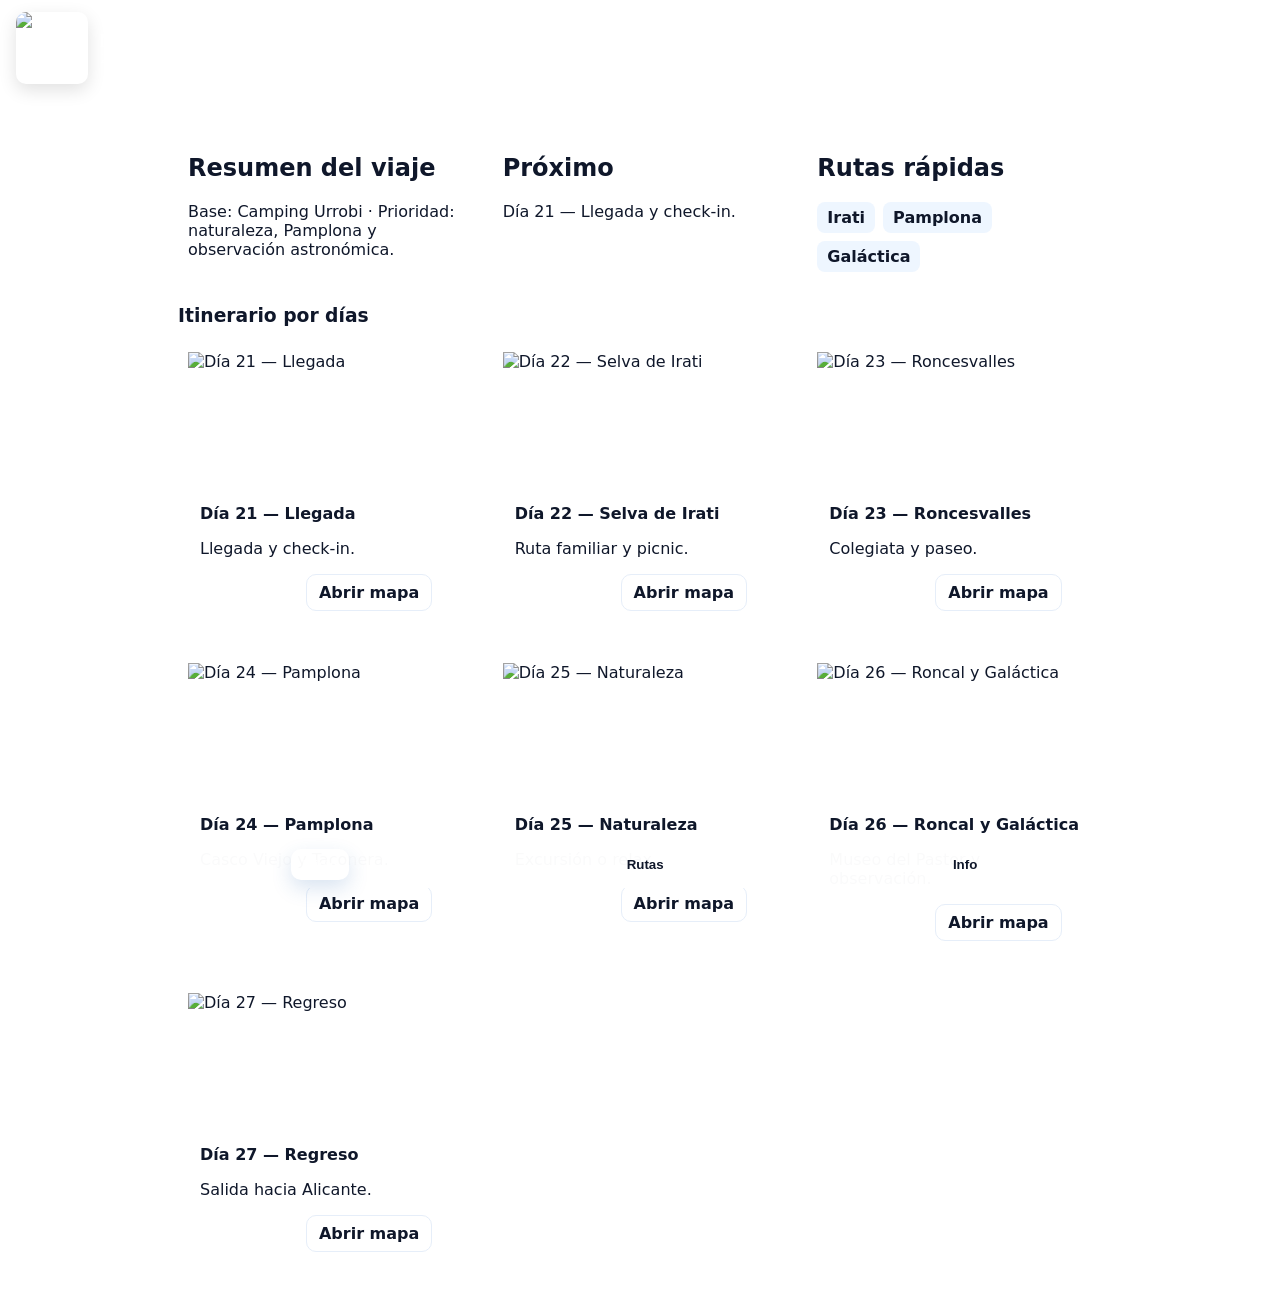
==== index.html @ 65da9f7e "feat(pwa): prompt users on new SW (banner + SKIP_WAITING) and notify clients on install" ====
<!doctype html>
<html lang="es">
<head>
  <meta charset="utf-8" />
  <meta name="viewport" content="width=device-width,initial-scale=1" />
  <title>Navarra y Galáctica</title>
  <meta name="description" content="Guía de viaje familiar: Navarra y la experiencia Galáctica" />
  <link rel="manifest" href="/manifest.json" />
  <link rel="preload" href="/styles.css" as="style" />
  <link rel="stylesheet" href="/styles.css" />
  <meta name="mobile-web-app-capable" content="yes" />
  <meta name="apple-mobile-web-app-capable" content="yes" />
  <meta name="theme-color" content="#2b6cb0" />
  <link rel="apple-touch-icon" href="/assets/icons/icon-192.png" />
</head>
<body>
  <header class="app-header">
    <div class="brand">
      <img src="/images/camping_urobi.jpg" alt="logo" class="brand-img" />
      <div>
        <h1>Navarra · Galáctica</h1>
        <p class="subtitle">21–27 · 2 adultos + 1 niño</p>
      </div>
    </div>
    <button id="menuBtn" class="icon-btn" aria-label="Menú">☰</button>
  </header>

  <main class="app-main">
    <section id="home" class="screen active">
      <div class="cards">
        <article class="card">
          <h2>Resumen del viaje</h2>
          <p>Base: Camping Urrobi · Prioridad: naturaleza, Pamplona y observación astronómica.</p>
        </article>

        <article class="card">
          <h2>Próximo</h2>
          <p id="next-activity">Día 21 — Llegada y check-in.</p>
        </article>

        <article class="card">
          <h2>Rutas rápidas</h2>
          <div class="routes-list">
            <a class="route" href="https://www.google.com/maps/dir/?api=1&origin=Camping+Urobi+Navarra&destination=Selva+de+Irati" target="_blank">Irati</a>
            <a class="route" href="https://www.google.com/maps/dir/?api=1&origin=Camping+Urobi+Navarra&destination=Pamplona" target="_blank">Pamplona</a>
            <a class="route" href="https://www.google.com/maps/dir/?api=1&origin=Valle+del+Roncal&destination=Galactica+Arcos+de+las+Salinas" target="_blank">Galáctica</a>
          </div>
        </article>
      </div>

      <h3 class="section-title">Itinerario por días</h3>
      <div id="days-grid" class="grid"></div>
    </section>

    <section id="mapas" class="screen">
      <h2>Rutas y mapas</h2>
      <p>Abre en Google Maps para navegación paso a paso.</p>
      <ul class="routes-full">
        <li><a href="https://www.google.com/maps/dir/?api=1&origin=Camping+Urobi+Navarra&destination=Selva+de+Irati" target="_blank">Camping Urrobi → Selva de Irati</a></li>
        <li><a href="https://www.google.com/maps/dir/?api=1&origin=Camping+Urobi+Navarra&destination=Roncesvalles" target="_blank">Camping Urrobi → Roncesvalles</a></li>
        <li><a href="https://www.google.com/maps/dir/?api=1&origin=Camping+Urobi+Navarra&destination=Pamplona" target="_blank">Camping Urrobi → Pamplona</a></li>
      </ul>
    </section>

    <section id="info" class="screen">
      <h2>Información útil</h2>
      <h3>ZBE</h3>
      <p>Pamplona: aparcar en Pío XII o Baluarte para evitar restricciones.</p>
      <h3>Plan lluvia</h3>
      <ul>
        <li>Pamplona: Museo de Navarra, Catedral</li>
        <li>Teruel: Museo Provincial</li>
        <li>Camping: juegos y manualidades</li>
      </ul>
    </section>
  </main>

  <nav class="tabbar" role="navigation" aria-label="Navegación principal">
    <button class="tab active" data-target="home">Inicio</button>
    <button class="tab" data-target="mapas">Rutas</button>
    <button class="tab" data-target="info">Info</button>
  </nav>

  <script>
    const days = {
      21:{title:'Día 21 — Llegada',desc:'Llegada y check-in.',img:'/images/camping_urobi.jpg'},
      22:{title:'Día 22 — Selva de Irati',desc:'Ruta familiar y picnic.',img:'/images/irati.jpg'},
      23:{title:'Día 23 — Roncesvalles',desc:'Colegiata y paseo.',img:'/images/roncesvalles.jpg'},
      24:{title:'Día 24 — Pamplona',desc:'Casco Viejo y Taconera.',img:'/images/pamplona.jpg'},
      25:{title:'Día 25 — Naturaleza',desc:'Excursión o relax.',img:'/images/isaba.jpg'},
      26:{title:'Día 26 — Roncal y Galáctica',desc:'Museo del Pastor y observación.',img:'/images/galactica.jpg'},
      27:{title:'Día 27 — Regreso',desc:'Salida hacia Alicante.',img:'/images/albarracin.jpg'}
    };

    function renderDays(){
      const grid=document.getElementById('days-grid');
      Object.keys(days).forEach(k=>{
        const d=days[k];
        const card=document.createElement('article');
        card.className='day-card card';
        card.innerHTML=`
          <img loading="lazy" decoding="async" src="${d.img}" alt="${d.title}" class="day-thumb">
          <div class="day-body">
            <h4>${d.title}</h4>
            <p>${d.desc}</p>
            <div class="day-actions">
              <a class="btn" href="#">Detalles</a>
              <a class="btn ghost" href="https://www.google.com/maps/dir/?api=1&origin=Camping+Urobi+Navarra&destination=${encodeURIComponent(d.title)}" target="_blank">Abrir mapa</a>
            </div>
          </div>`;
        grid.appendChild(card);
      });
    }

    document.addEventListener('DOMContentLoaded',()=>{
      renderDays();
      document.querySelectorAll('.tab').forEach(btn=>{
        btn.addEventListener('click',()=>{
          document.querySelectorAll('.tab').forEach(t=>t.classList.remove('active'));
          btn.classList.add('active');
          document.querySelectorAll('.screen').forEach(s=>s.classList.remove('active'));
          document.getElementById(btn.dataset.target).classList.add('active');
        });
      });
      if('serviceWorker' in navigator){
        navigator.serviceWorker.register('/service-worker.js').catch(()=>{});
      }
    });
  </script>
    <script>
      // Force a one-time unregister of old service workers and reload to get fresh content.
      (function(){
        if (!('serviceWorker' in navigator)) return;
        try {
          if (localStorage.getItem('sw_forced_update') === '1') return;
          navigator.serviceWorker.getRegistrations().then(regs => {
            if (!regs || regs.length === 0) return;
            Promise.all(regs.map(r => r.unregister())).then(() => {
              localStorage.setItem('sw_forced_update','1');
              // reload with cache bypass
              location.replace(location.pathname + '?sw=updated_' + Date.now());
            }).catch(()=>{});
          }).catch(()=>{});
        } catch (e){}
      })();
    </script>
    <style>
      #sw-update-banner{position:fixed;left:12px;right:12px;bottom:18px;background:#0b74de;color:#fff;padding:12px;border-radius:8px;display:flex;align-items:center;justify-content:space-between;box-shadow:0 4px 12px rgba(0,0,0,.2);z-index:10000}
      #sw-update-banner button{margin-left:8px;background:transparent;border:1px solid rgba(255,255,255,.2);color:#fff;padding:6px 10px;border-radius:6px}
    </style>
    <div id="sw-update-banner" style="display:none">
      <div>Hay una nueva versión disponible.</div>
      <div>
        <button id="sw-update-refresh">Actualizar</button>
        <button id="sw-update-dismiss">Cerrar</button>
      </div>
    </div>
    <script>
      (function(){
        if (!('serviceWorker' in navigator)) return;
        let registrationRef = null;
        function showBanner(){
          const b = document.getElementById('sw-update-banner');
          b.style.display = 'flex';
        }
        function hideBanner(){
          const b = document.getElementById('sw-update-banner');
          b.style.display = 'none';
        }
        navigator.serviceWorker.addEventListener('message', evt => {
          if (evt.data && evt.data.type === 'NEW_VERSION_AVAILABLE') {
            showBanner();
          }
        });
        navigator.serviceWorker.getRegistration().then(reg => {
          if (!reg) return;
          registrationRef = reg;
          if (reg.waiting) {
            showBanner();
          }
          reg.addEventListener('updatefound', () => {
            const i = reg.installing;
            if (!i) return;
            i.addEventListener('statechange', () => {
              if (i.state === 'installed' && reg.waiting) {
                showBanner();
              }
            });
          });
        }).catch(()=>{});

        document.getElementById('sw-update-refresh').addEventListener('click', ()=>{
          navigator.serviceWorker.getRegistration().then(reg=>{
            const waiting = reg && reg.waiting;
            if (waiting) {
              waiting.postMessage({type:'SKIP_WAITING'});
              // when controller changes, reload
              navigator.serviceWorker.addEventListener('controllerchange', ()=>{
                window.location.reload();
              });
            } else {
              window.location.reload();
            }
          }).catch(()=>window.location.reload());
        });
        document.getElementById('sw-update-dismiss').addEventListener('click', hideBanner);
      })();
    </script>
</body>
</html>
---- styles.css ----
<<<<<<< HEAD
:root{--bg:#f7fafc;--card:#fff;--accent:#2b6cb0;--muted:#6b7280}
body{font-family:system-ui;background:var(--bg);margin:0;color:#111}
.hero-img{width:100%;height:180px;object-fit:cover;filter:brightness(0.6)}
.hero-text{position:absolute;bottom:16px;left:16px;color:#fff}
.container{padding:16px;max-width:900px;margin:auto}
.summary,.routes,.zbe,.restaurants,.rain-plan{background:#fff;padding:12px;border-radius:8px;margin-bottom:12px}
.days-nav{display:flex;gap:8px;overflow:auto;margin-bottom:12px}
.days-nav button{padding:8px;border-radius:8px;border:1px solid #ddd;background:#fff}
.day{display:none;background:#fff;padding:12px;border-radius:8px;margin-bottom:12px}
.day-grid{display:grid;grid-template-columns:repeat(auto-fit,minmax(180px,1fr));gap:8px}
.day-img{width:100%;height:160px;object-fit:cover;border-radius:6px;margin-top:8px}
.gm{color:var(--accent);margin-right:8px}
=======
@import url('https://fonts.googleapis.com/css2?family=Inter:wght@400;600&family=Montserrat:wght@600&display=swap');

:root{
  --bg:#f4f7fb;
  --card:#ffffff;
  --accent:#2b6cb0;
  --accent-2:#1f4f8b;
  --muted:#6b7280;
  --radius:12px;
  --shadow: 0 8px 24px rgba(16,24,40,0.08);
  --glass: rgba(255,255,255,0.6);
}

*{box-sizing:border-box}
html,body{height:100%}
body{
  margin:0;
  font-family:Inter,system-ui,-apple-system,Segoe UI,Roboto,"Helvetica Neue",Arial;
  background:linear-gradient(180deg,var(--bg),#eef4fb);
  color:#0f172a;
  -webkit-font-smoothing:antialiased;
  -moz-osx-font-smoothing:grayscale;
}

.app-header{
  position:sticky;top:0;z-index:40;
  display:flex;align-items:center;justify-content:space-between;
  padding:12px 16px;background:linear-gradient(90deg,var(--accent),var(--accent-2));
  color:#fff;box-shadow:var(--shadow);
}

.brand{display:flex;align-items:center;gap:12px}
.brand-img{width:56px;height:56px;border-radius:10px;object-fit:cover;box-shadow:0 6px 18px rgba(0,0,0,0.12)}
.brand h1{margin:0;font-family:Montserrat,Inter;font-size:18px}
.subtitle{margin:0;font-size:12px;opacity:0.9}

.icon-btn{background:transparent;border:none;color:#fff;font-size:20px;padding:8px;border-radius:8px}

.app-main{padding:16px;padding-bottom:92px;max-width:980px;margin:0 auto}

.cards{display:grid;grid-template-columns:repeat(auto-fit,minmax(220px,1fr));gap:12px;margin-bottom:16px}
.card{background:var(--card);border-radius:var(--radius);padding:14px;box-shadow:var(--shadow);transition:transform .18s ease,box-shadow .18s}
.card:hover{transform:translateY(-6px)}

.section-title{margin:8px 0 12px 4px;color:var(--muted);font-weight:600}

.grid{display:grid;grid-template-columns:repeat(auto-fit,minmax(260px,1fr));gap:12px}

.day-card{display:flex;flex-direction:column;overflow:hidden}
.day-thumb{width:100%;height:140px;object-fit:cover}
.day-body{padding:12px}
.day-body h4{margin:0 0 6px 0;font-size:16px}
.day-actions{display:flex;gap:8px;margin-top:10px}
.btn{display:inline-block;padding:8px 12px;border-radius:10px;background:linear-gradient(90deg,var(--accent),var(--accent-2));color:#fff;text-decoration:none;font-weight:600}
.btn.ghost{background:transparent;border:1px solid #e6eef9;color:var(--accent-2)}

.routes-list{display:flex;gap:8px;flex-wrap:wrap}
.route{background:#eef6ff;padding:6px 10px;border-radius:8px;color:var(--accent-2);text-decoration:none;font-weight:600}

.tabbar{
  position:fixed;left:12px;right:12px;bottom:12px;background:rgba(255,255,255,0.98);
  border-radius:16px;padding:8px;display:flex;justify-content:space-around;align-items:center;box-shadow:var(--shadow);max-width:980px;margin:0 auto;
}
.tab{background:transparent;border:none;padding:8px 12px;border-radius:10px;font-weight:600;color:var(--muted)}
.tab.active{background:linear-gradient(90deg,var(--accent),var(--accent-2));color:#fff;box-shadow:0 8px 20px rgba(43,108,176,0.18)}

.screen{display:none}
.screen.active{display:block}

/* Responsive tweaks */
@media(min-width:900px){
  .app-main{padding:24px}
  .brand-img{width:72px;height:72px}
}
>>>>>>> 568c7ea (Modern App UI)
---- styles.css ----
<<<<<<< HEAD
:root{--bg:#f7fafc;--card:#fff;--accent:#2b6cb0;--muted:#6b7280}
body{font-family:system-ui;background:var(--bg);margin:0;color:#111}
.hero-img{width:100%;height:180px;object-fit:cover;filter:brightness(0.6)}
.hero-text{position:absolute;bottom:16px;left:16px;color:#fff}
.container{padding:16px;max-width:900px;margin:auto}
.summary,.routes,.zbe,.restaurants,.rain-plan{background:#fff;padding:12px;border-radius:8px;margin-bottom:12px}
.days-nav{display:flex;gap:8px;overflow:auto;margin-bottom:12px}
.days-nav button{padding:8px;border-radius:8px;border:1px solid #ddd;background:#fff}
.day{display:none;background:#fff;padding:12px;border-radius:8px;margin-bottom:12px}
.day-grid{display:grid;grid-template-columns:repeat(auto-fit,minmax(180px,1fr));gap:8px}
.day-img{width:100%;height:160px;object-fit:cover;border-radius:6px;margin-top:8px}
.gm{color:var(--accent);margin-right:8px}
=======
@import url('https://fonts.googleapis.com/css2?family=Inter:wght@400;600&family=Montserrat:wght@600&display=swap');

:root{
  --bg:#f4f7fb;
  --card:#ffffff;
  --accent:#2b6cb0;
  --accent-2:#1f4f8b;
  --muted:#6b7280;
  --radius:12px;
  --shadow: 0 8px 24px rgba(16,24,40,0.08);
  --glass: rgba(255,255,255,0.6);
}

*{box-sizing:border-box}
html,body{height:100%}
body{
  margin:0;
  font-family:Inter,system-ui,-apple-system,Segoe UI,Roboto,"Helvetica Neue",Arial;
  background:linear-gradient(180deg,var(--bg),#eef4fb);
  color:#0f172a;
  -webkit-font-smoothing:antialiased;
  -moz-osx-font-smoothing:grayscale;
}

.app-header{
  position:sticky;top:0;z-index:40;
  display:flex;align-items:center;justify-content:space-between;
  padding:12px 16px;background:linear-gradient(90deg,var(--accent),var(--accent-2));
  color:#fff;box-shadow:var(--shadow);
}

.brand{display:flex;align-items:center;gap:12px}
.brand-img{width:56px;height:56px;border-radius:10px;object-fit:cover;box-shadow:0 6px 18px rgba(0,0,0,0.12)}
.brand h1{margin:0;font-family:Montserrat,Inter;font-size:18px}
.subtitle{margin:0;font-size:12px;opacity:0.9}

.icon-btn{background:transparent;border:none;color:#fff;font-size:20px;padding:8px;border-radius:8px}

.app-main{padding:16px;padding-bottom:92px;max-width:980px;margin:0 auto}

.cards{display:grid;grid-template-columns:repeat(auto-fit,minmax(220px,1fr));gap:12px;margin-bottom:16px}
.card{background:var(--card);border-radius:var(--radius);padding:14px;box-shadow:var(--shadow);transition:transform .18s ease,box-shadow .18s}
.card:hover{transform:translateY(-6px)}

.section-title{margin:8px 0 12px 4px;color:var(--muted);font-weight:600}

.grid{display:grid;grid-template-columns:repeat(auto-fit,minmax(260px,1fr));gap:12px}

.day-card{display:flex;flex-direction:column;overflow:hidden}
.day-thumb{width:100%;height:140px;object-fit:cover}
.day-body{padding:12px}
.day-body h4{margin:0 0 6px 0;font-size:16px}
.day-actions{display:flex;gap:8px;margin-top:10px}
.btn{display:inline-block;padding:8px 12px;border-radius:10px;background:linear-gradient(90deg,var(--accent),var(--accent-2));color:#fff;text-decoration:none;font-weight:600}
.btn.ghost{background:transparent;border:1px solid #e6eef9;color:var(--accent-2)}

.routes-list{display:flex;gap:8px;flex-wrap:wrap}
.route{background:#eef6ff;padding:6px 10px;border-radius:8px;color:var(--accent-2);text-decoration:none;font-weight:600}

.tabbar{
  position:fixed;left:12px;right:12px;bottom:12px;background:rgba(255,255,255,0.98);
  border-radius:16px;padding:8px;display:flex;justify-content:space-around;align-items:center;box-shadow:var(--shadow);max-width:980px;margin:0 auto;
}
.tab{background:transparent;border:none;padding:8px 12px;border-radius:10px;font-weight:600;color:var(--muted)}
.tab.active{background:linear-gradient(90deg,var(--accent),var(--accent-2));color:#fff;box-shadow:0 8px 20px rgba(43,108,176,0.18)}

.screen{display:none}
.screen.active{display:block}

/* Responsive tweaks */
@media(min-width:900px){
  .app-main{padding:24px}
  .brand-img{width:72px;height:72px}
}
>>>>>>> 568c7ea (Modern App UI)
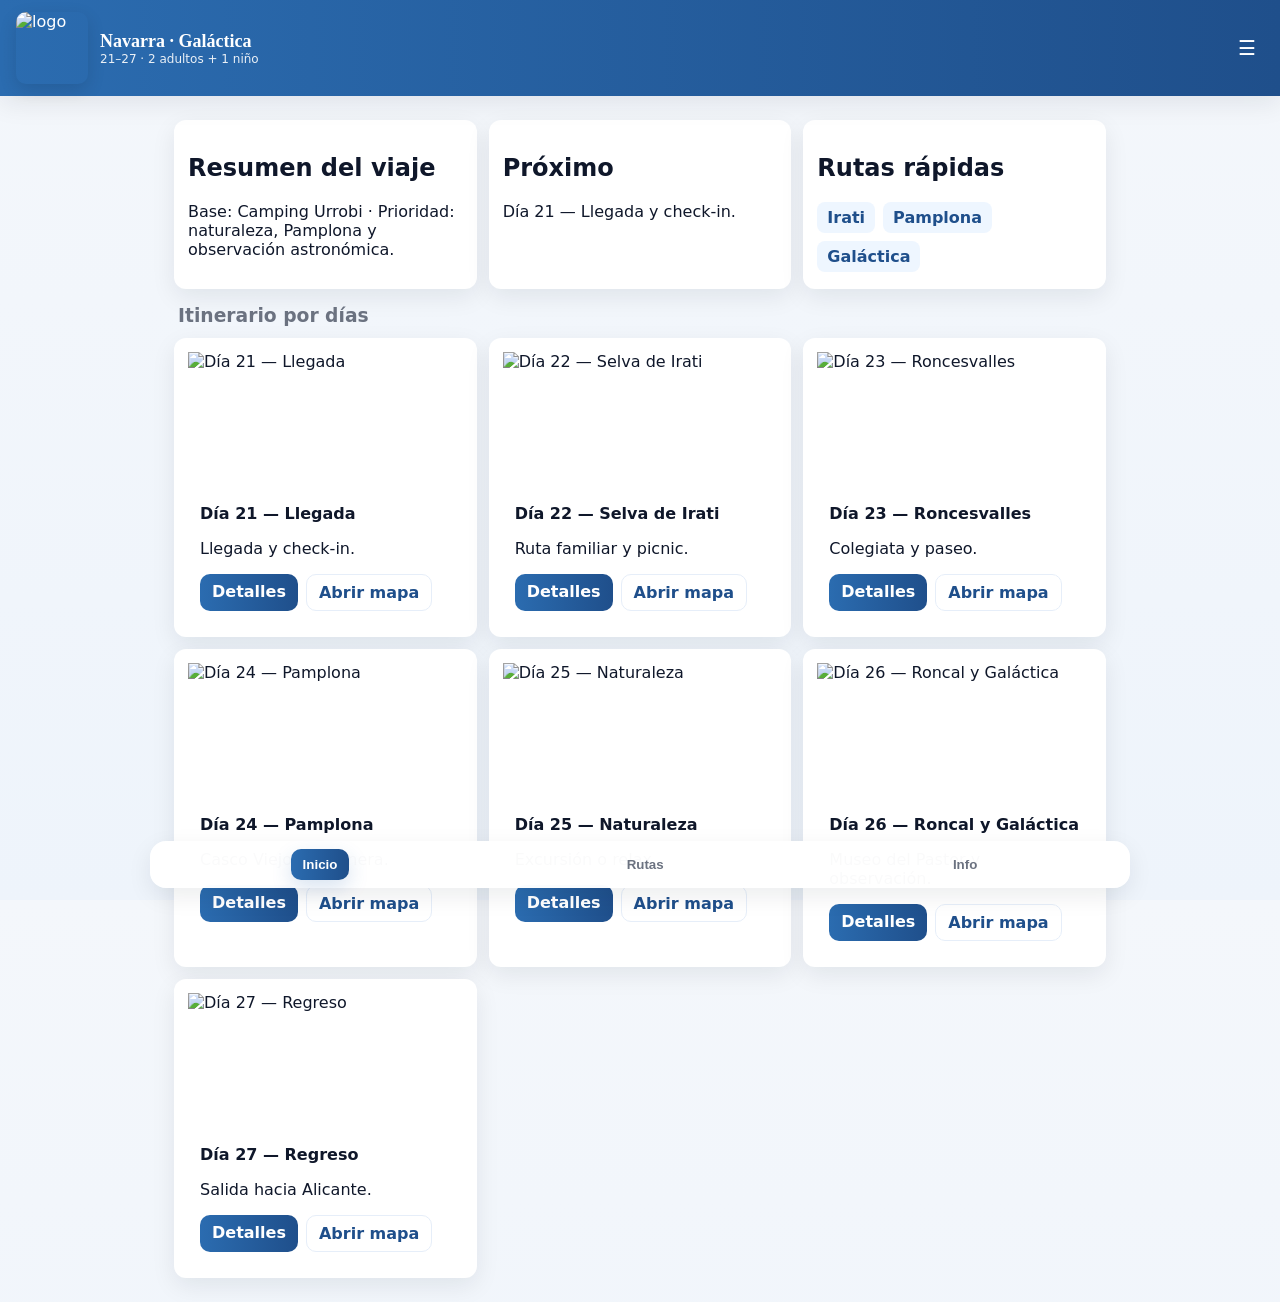
==== commit f37ec5ca: "fix(paths): use relative paths for manifest/styles/images/service-worker; make manifest start_url/sc" ====
--- a/index.html
+++ b/index.html
@@ -5,18 +5,18 @@
   <meta name="viewport" content="width=device-width,initial-scale=1" />
   <title>Navarra y Galáctica</title>
   <meta name="description" content="Guía de viaje familiar: Navarra y la experiencia Galáctica" />
-  <link rel="manifest" href="/manifest.json" />
-  <link rel="preload" href="/styles.css" as="style" />
-  <link rel="stylesheet" href="/styles.css" />
+  <link rel="manifest" href="manifest.json" />
+  <link rel="preload" href="styles.css" as="style" />
+  <link rel="stylesheet" href="styles.css" />
   <meta name="mobile-web-app-capable" content="yes" />
   <meta name="apple-mobile-web-app-capable" content="yes" />
   <meta name="theme-color" content="#2b6cb0" />
-  <link rel="apple-touch-icon" href="/assets/icons/icon-192.png" />
+  <link rel="apple-touch-icon" href="assets/icons/icon-192.png" />
 </head>
 <body>
   <header class="app-header">
     <div class="brand">
-      <img src="/images/camping_urobi.jpg" alt="logo" class="brand-img" />
+      <img src="images/camping_urobi.jpg" alt="logo" class="brand-img" />
       <div>
         <h1>Navarra · Galáctica</h1>
         <p class="subtitle">21–27 · 2 adultos + 1 niño</p>
@@ -83,13 +83,13 @@
 
   <script>
     const days = {
-      21:{title:'Día 21 — Llegada',desc:'Llegada y check-in.',img:'/images/camping_urobi.jpg'},
-      22:{title:'Día 22 — Selva de Irati',desc:'Ruta familiar y picnic.',img:'/images/irati.jpg'},
-      23:{title:'Día 23 — Roncesvalles',desc:'Colegiata y paseo.',img:'/images/roncesvalles.jpg'},
-      24:{title:'Día 24 — Pamplona',desc:'Casco Viejo y Taconera.',img:'/images/pamplona.jpg'},
-      25:{title:'Día 25 — Naturaleza',desc:'Excursión o relax.',img:'/images/isaba.jpg'},
-      26:{title:'Día 26 — Roncal y Galáctica',desc:'Museo del Pastor y observación.',img:'/images/galactica.jpg'},
-      27:{title:'Día 27 — Regreso',desc:'Salida hacia Alicante.',img:'/images/albarracin.jpg'}
+      21:{title:'Día 21 — Llegada',desc:'Llegada y check-in.',img:'images/camping_urobi.jpg'},
+      22:{title:'Día 22 — Selva de Irati',desc:'Ruta familiar y picnic.',img:'images/irati.jpg'},
+      23:{title:'Día 23 — Roncesvalles',desc:'Colegiata y paseo.',img:'images/roncesvalles.jpg'},
+      24:{title:'Día 24 — Pamplona',desc:'Casco Viejo y Taconera.',img:'images/pamplona.jpg'},
+      25:{title:'Día 25 — Naturaleza',desc:'Excursión o relax.',img:'images/isaba.jpg'},
+      26:{title:'Día 26 — Roncal y Galáctica',desc:'Museo del Pastor y observación.',img:'images/galactica.jpg'},
+      27:{title:'Día 27 — Regreso',desc:'Salida hacia Alicante.',img:'images/albarracin.jpg'}
     };
 
     function renderDays(){
@@ -123,7 +123,7 @@
         });
       });
       if('serviceWorker' in navigator){
-        navigator.serviceWorker.register('/service-worker.js').catch(()=>{});
+        navigator.serviceWorker.register('service-worker.js').catch(()=>{});
       }
     });
   </script>
--- a/styles.css
+++ b/styles.css
@@ -1,17 +1,3 @@
-<<<<<<< HEAD
-:root{--bg:#f7fafc;--card:#fff;--accent:#2b6cb0;--muted:#6b7280}
-body{font-family:system-ui;background:var(--bg);margin:0;color:#111}
-.hero-img{width:100%;height:180px;object-fit:cover;filter:brightness(0.6)}
-.hero-text{position:absolute;bottom:16px;left:16px;color:#fff}
-.container{padding:16px;max-width:900px;margin:auto}
-.summary,.routes,.zbe,.restaurants,.rain-plan{background:#fff;padding:12px;border-radius:8px;margin-bottom:12px}
-.days-nav{display:flex;gap:8px;overflow:auto;margin-bottom:12px}
-.days-nav button{padding:8px;border-radius:8px;border:1px solid #ddd;background:#fff}
-.day{display:none;background:#fff;padding:12px;border-radius:8px;margin-bottom:12px}
-.day-grid{display:grid;grid-template-columns:repeat(auto-fit,minmax(180px,1fr));gap:8px}
-.day-img{width:100%;height:160px;object-fit:cover;border-radius:6px;margin-top:8px}
-.gm{color:var(--accent);margin-right:8px}
-=======
 @import url('https://fonts.googleapis.com/css2?family=Inter:wght@400;600&family=Montserrat:wght@600&display=swap');
 
 :root{
@@ -61,7 +47,8 @@
 .grid{display:grid;grid-template-columns:repeat(auto-fit,minmax(260px,1fr));gap:12px}
 
 .day-card{display:flex;flex-direction:column;overflow:hidden}
-.day-thumb{width:100%;height:140px;object-fit:cover}
+/* Reserve aspect ratio to prevent CLS */
+.day-thumb{width:100%;height:140px;object-fit:cover;aspect-ratio:16/9}
 .day-body{padding:12px}
 .day-body h4{margin:0 0 6px 0;font-size:16px}
 .day-actions{display:flex;gap:8px;margin-top:10px}
@@ -86,4 +73,7 @@
   .app-main{padding:24px}
   .brand-img{width:72px;height:72px}
 }
->>>>>>> 568c7ea (Modern App UI)
+
+/* Preload hinted images */
+.brand-img[loading="lazy"]{display:block}
+
--- a/styles.css
+++ b/styles.css
@@ -1,17 +1,3 @@
-<<<<<<< HEAD
-:root{--bg:#f7fafc;--card:#fff;--accent:#2b6cb0;--muted:#6b7280}
-body{font-family:system-ui;background:var(--bg);margin:0;color:#111}
-.hero-img{width:100%;height:180px;object-fit:cover;filter:brightness(0.6)}
-.hero-text{position:absolute;bottom:16px;left:16px;color:#fff}
-.container{padding:16px;max-width:900px;margin:auto}
-.summary,.routes,.zbe,.restaurants,.rain-plan{background:#fff;padding:12px;border-radius:8px;margin-bottom:12px}
-.days-nav{display:flex;gap:8px;overflow:auto;margin-bottom:12px}
-.days-nav button{padding:8px;border-radius:8px;border:1px solid #ddd;background:#fff}
-.day{display:none;background:#fff;padding:12px;border-radius:8px;margin-bottom:12px}
-.day-grid{display:grid;grid-template-columns:repeat(auto-fit,minmax(180px,1fr));gap:8px}
-.day-img{width:100%;height:160px;object-fit:cover;border-radius:6px;margin-top:8px}
-.gm{color:var(--accent);margin-right:8px}
-=======
 @import url('https://fonts.googleapis.com/css2?family=Inter:wght@400;600&family=Montserrat:wght@600&display=swap');
 
 :root{
@@ -61,7 +47,8 @@
 .grid{display:grid;grid-template-columns:repeat(auto-fit,minmax(260px,1fr));gap:12px}
 
 .day-card{display:flex;flex-direction:column;overflow:hidden}
-.day-thumb{width:100%;height:140px;object-fit:cover}
+/* Reserve aspect ratio to prevent CLS */
+.day-thumb{width:100%;height:140px;object-fit:cover;aspect-ratio:16/9}
 .day-body{padding:12px}
 .day-body h4{margin:0 0 6px 0;font-size:16px}
 .day-actions{display:flex;gap:8px;margin-top:10px}
@@ -86,4 +73,7 @@
   .app-main{padding:24px}
   .brand-img{width:72px;height:72px}
 }
->>>>>>> 568c7ea (Modern App UI)
+
+/* Preload hinted images */
+.brand-img[loading="lazy"]{display:block}
+
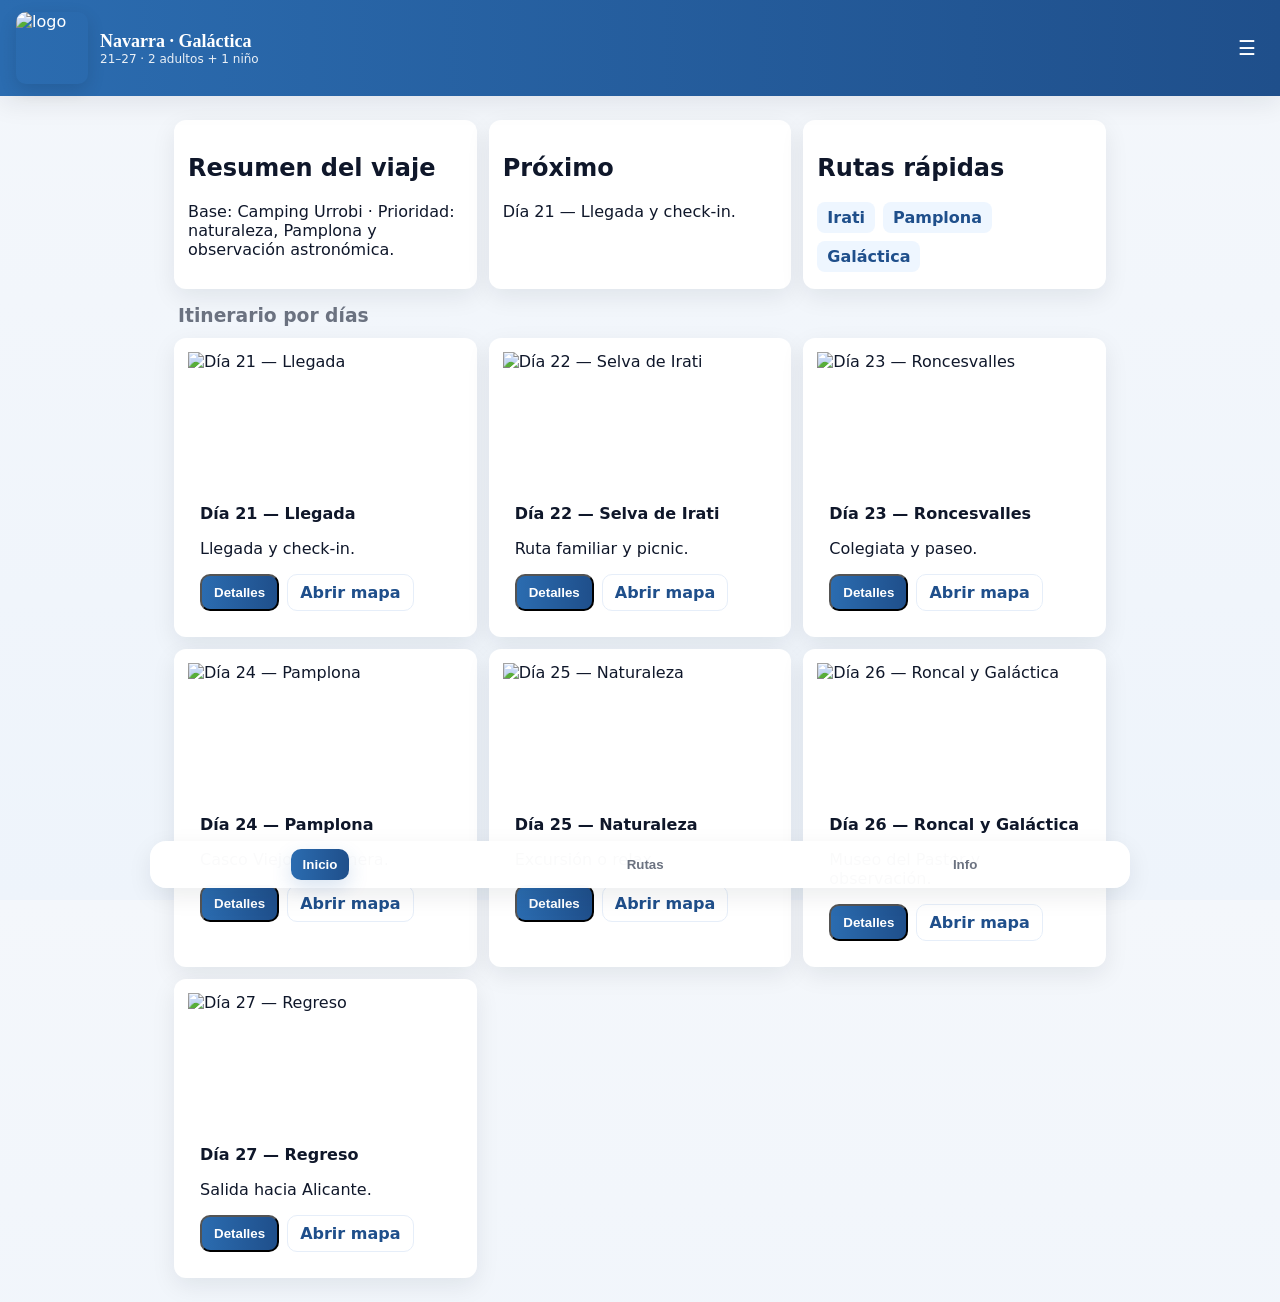
==== commit 99398c9c: "feat(ui): add day details modal with map and populate from days data" ====
--- a/index.html
+++ b/index.html
@@ -12,6 +12,8 @@
   <meta name="apple-mobile-web-app-capable" content="yes" />
   <meta name="theme-color" content="#2b6cb0" />
   <link rel="apple-touch-icon" href="assets/icons/icon-192.png" />
+  <link rel="icon" href="assets/icons/icon-192.png" type="image/png" />
+  <link rel="shortcut icon" href="assets/icons/icon-192.png" />
 </head>
 <body>
   <header class="app-header">
@@ -103,10 +105,10 @@
           <div class="day-body">
             <h4>${d.title}</h4>
             <p>${d.desc}</p>
-            <div class="day-actions">
-              <a class="btn" href="#">Detalles</a>
-              <a class="btn ghost" href="https://www.google.com/maps/dir/?api=1&origin=Camping+Urobi+Navarra&destination=${encodeURIComponent(d.title)}" target="_blank">Abrir mapa</a>
-            </div>
+                <div class="day-actions">
+                  <button class="btn details-btn" data-day="${k}">Detalles</button>
+                  <a class="btn ghost" href="https://www.google.com/maps/dir/?api=1&origin=Camping+Urobi+Navarra&destination=${encodeURIComponent(d.title)}" target="_blank">Abrir mapa</a>
+                </div>
           </div>`;
         grid.appendChild(card);
       });
@@ -206,5 +208,90 @@
         document.getElementById('sw-update-dismiss').addEventListener('click', hideBanner);
       })();
     </script>
+      <!-- Day details modal -->
+      <div id="day-modal" class="modal" aria-hidden="true">
+        <div class="modal-backdrop" data-dismiss="true"></div>
+        <div class="modal-panel" role="dialog" aria-modal="true" aria-labelledby="modal-title">
+          <header class="modal-header">
+            <h3 id="modal-title">Detalles</h3>
+            <button id="modal-close" class="icon-btn" aria-label="Cerrar">✕</button>
+          </header>
+          <div class="modal-body">
+            <div class="modal-content-left">
+              <h4 id="modal-day-title"></h4>
+              <p id="modal-day-desc"></p>
+              <h5>Información de conducción y vehículo</h5>
+              <ul id="modal-driving-info">
+                <li>Coche: Renault Grand Scenic Diesel (Etiqueta B).</li>
+                <li>Peajes y autovías: A-31, A-3 / A-23 y A-15 / N-135 según ruta.</li>
+                <li>Acceso a Pamplona: zona centro con restricciones ZBE.</li>
+              </ul>
+              <h5>Plan día</h5>
+              <ol id="modal-day-plan">
+              </ol>
+            </div>
+            <aside class="modal-content-right">
+              <iframe id="modal-map" src="" frameborder="0" allowfullscreen></iframe>
+            </aside>
+          </div>
+        </div>
+      </div>
+      <style>
+        .modal{display:none;position:fixed;inset:0;z-index:12000;font-family:inherit}
+        .modal[aria-hidden="false"]{display:block}
+        .modal-backdrop{position:fixed;inset:0;background:rgba(0,0,0,.45)}
+        .modal-panel{position:fixed;left:50%;top:50%;transform:translate(-50%,-50%);width:min(1000px,96%);max-height:90vh;background:#fff;border-radius:10px;overflow:hidden;display:flex;flex-direction:column;box-shadow:0 10px 30px rgba(0,0,0,.25)}
+        .modal-header{display:flex;align-items:center;justify-content:space-between;padding:12px 16px;border-bottom:1px solid #eee}
+        .modal-body{display:flex;gap:12px;overflow:auto}
+        .modal-content-left{flex:1;padding:16px}
+        .modal-content-right{width:420px;max-width:45%;min-width:260px}
+        .modal-content-right iframe{width:100%;height:100%;min-height:360px;border:0}
+        .modal h4{margin:0 0 8px}
+        .modal p{margin:0 0 12px}
+        .modal ul, .modal ol{margin:0 0 12px 18px}
+        @media (max-width:800px){.modal-content-right{display:none}.modal-panel{width:96%}}
+      </style>
+      <script>
+        // Modal interaction: open when .details-btn clicked, populate with day info
+        document.addEventListener('click', function(e){
+          const btn = e.target.closest && e.target.closest('.details-btn');
+          if (btn){
+            const dayKey = btn.dataset.day;
+            const d = days[dayKey];
+            if (!d) return;
+            document.getElementById('modal-day-title').textContent = d.title;
+            document.getElementById('modal-day-desc').textContent = d.desc;
+            const plan = document.getElementById('modal-day-plan');
+            plan.innerHTML = '';
+            // sample plan items — customize per day if needed
+            const items = [
+              'Trayecto estimado: ~3h (según tráfico).',
+              'Parada: área de servicio para descanso y comida.',
+              'Actividad: paseo y visita al punto de interés local.'
+            ];
+            items.forEach(it=>{const li=document.createElement('li');li.textContent=it;plan.appendChild(li)});
+            // driving info can be extended per day
+            document.getElementById('modal-driving-info').style.display = 'block';
+            const map = document.getElementById('modal-map');
+            const q = encodeURIComponent(d.title + ' Navarra Spain');
+            map.src = 'https://www.google.com/maps?q=' + q + '&output=embed';
+            // show modal
+            const modal = document.getElementById('day-modal');
+            modal.setAttribute('aria-hidden','false');
+            // trap focus minimally
+            document.getElementById('modal-close').focus();
+          }
+        });
+        // close handlers
+        document.getElementById('modal-close').addEventListener('click', function(){
+          document.getElementById('day-modal').setAttribute('aria-hidden','true');
+        });
+        document.querySelector('.modal-backdrop').addEventListener('click', function(){
+          document.getElementById('day-modal').setAttribute('aria-hidden','true');
+        });
+        document.addEventListener('keydown', function(e){
+          if (e.key === 'Escape') document.getElementById('day-modal').setAttribute('aria-hidden','true');
+        });
+      </script>
 </body>
 </html>
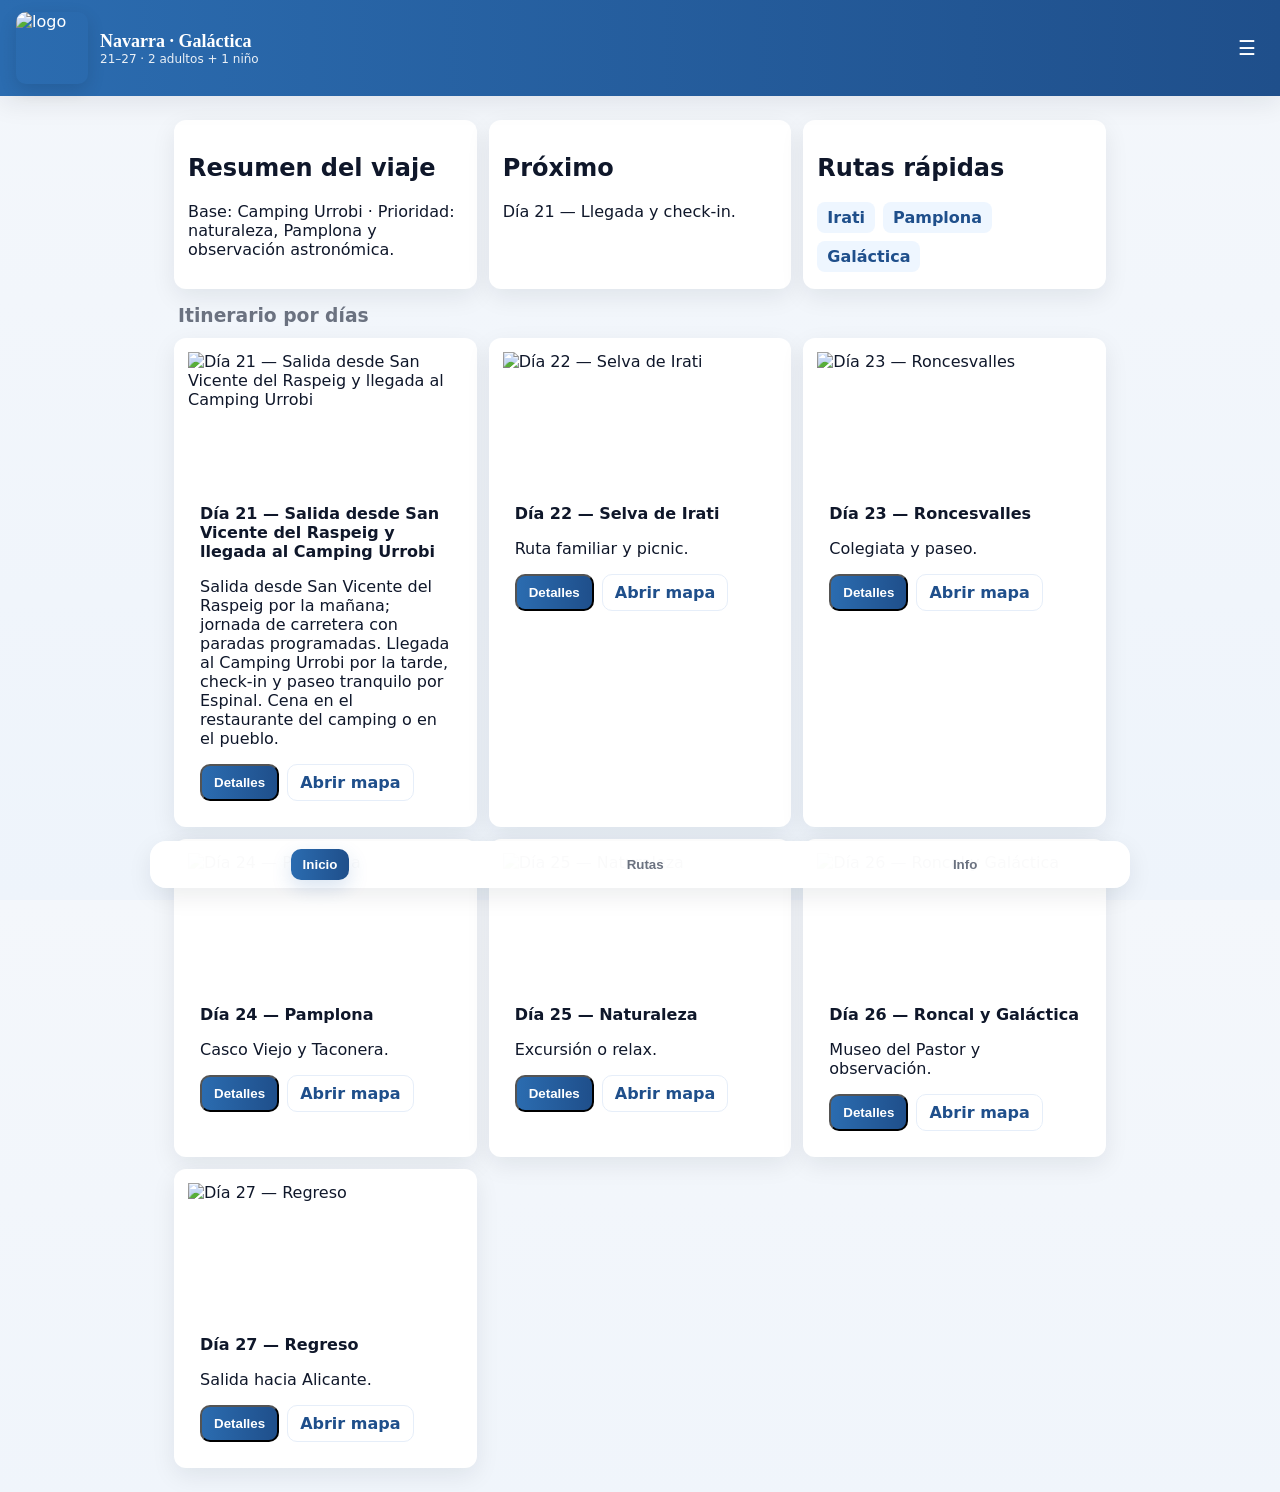
==== commit 20c59d9d: "feat(content): add detailed Day 21 itinerary, driving info and populate modal from per-day data" ====
--- a/index.html
+++ b/index.html
@@ -85,7 +85,24 @@
 
   <script>
     const days = {
-      21:{title:'Día 21 — Llegada',desc:'Llegada y check-in.',img:'images/camping_urobi.jpg'},
+      21:{
+        title:'Día 21 — Salida desde San Vicente del Raspeig y llegada al Camping Urrobi',
+        desc:'Salida desde San Vicente del Raspeig por la mañana; jornada de carretera con paradas programadas. Llegada al Camping Urrobi por la tarde, check-in y paseo tranquilo por Espinal. Cena en el restaurante del camping o en el pueblo.',
+        img:'images/camping_urobi.jpg',
+        drivingInfo:[
+          'Coche: Renault Grand Scenic Diesel (Etiqueta ambiental B).',
+          'Peajes y autovías: A-31, A-3 / A-23 y A-15 / N-135 según tramo.',
+          'Acceso a Pamplona: el casco histórico tiene restricciones ZBE; opción: Parking subterráneo Plaza del Castillo o Parking Trinitarios y subir en ascensor urbano.'
+        ],
+        plan:[
+          'Trayecto estimado en coche: ≈730 km (~7 horas de conducción efectiva).',
+          'Parada 1 (~2 h 15 min / km 220): Área de servicio en la A-31 (La Gineta / Albacete) — estirar piernas y desayuno.',
+          'Parada 2 (~4 h 30 min / km 460): Parada para comer cerca de Zaragoza / Cariñena (A-23).',
+          'Tarde: llegada al Camping Urrobi, check-in e instalación. Paseo tranquilo por los Prados de Espinal.',
+          'Cena: en el restaurante del camping o picoteo en Espinal.'
+        ],
+        mapQuery: 'Camping Urrobi Espinal Navarra'
+      },
       22:{title:'Día 22 — Selva de Irati',desc:'Ruta familiar y picnic.',img:'images/irati.jpg'},
       23:{title:'Día 23 — Roncesvalles',desc:'Colegiata y paseo.',img:'images/roncesvalles.jpg'},
       24:{title:'Día 24 — Pamplona',desc:'Casco Viejo y Taconera.',img:'images/pamplona.jpg'},
@@ -263,17 +280,28 @@
             document.getElementById('modal-day-desc').textContent = d.desc;
             const plan = document.getElementById('modal-day-plan');
             plan.innerHTML = '';
-            // sample plan items — customize per day if needed
-            const items = [
-              'Trayecto estimado: ~3h (según tráfico).',
-              'Parada: área de servicio para descanso y comida.',
-              'Actividad: paseo y visita al punto de interés local.'
-            ];
-            items.forEach(it=>{const li=document.createElement('li');li.textContent=it;plan.appendChild(li)});
-            // driving info can be extended per day
-            document.getElementById('modal-driving-info').style.display = 'block';
+            // use per-day plan if available
+            if (Array.isArray(d.plan) && d.plan.length){
+              d.plan.forEach(it=>{const li=document.createElement('li');li.textContent=it;plan.appendChild(li)});
+            } else {
+              const items = [
+                'Trayecto estimado: ~3h (según tráfico).',
+                'Parada: área de servicio para descanso y comida.',
+                'Actividad: paseo y visita al punto de interés local.'
+              ];
+              items.forEach(it=>{const li=document.createElement('li');li.textContent=it;plan.appendChild(li)});
+            }
+            // populate driving info list
+            const driveList = document.getElementById('modal-driving-info');
+            driveList.innerHTML = '';
+            if (Array.isArray(d.drivingInfo) && d.drivingInfo.length){
+              d.drivingInfo.forEach(it=>{const li=document.createElement('li');li.textContent=it;driveList.appendChild(li)});
+            } else {
+              const defaultDrive = ['Coche: información no disponible.','Recomendado: comprobar el estado de carreteras y peajes.'];
+              defaultDrive.forEach(it=>{const li=document.createElement('li');li.textContent=it;driveList.appendChild(li)});
+            }
             const map = document.getElementById('modal-map');
-            const q = encodeURIComponent(d.title + ' Navarra Spain');
+            const q = encodeURIComponent(d.mapQuery || (d.title + ' Navarra Spain'));
             map.src = 'https://www.google.com/maps?q=' + q + '&output=embed';
             // show modal
             const modal = document.getElementById('day-modal');
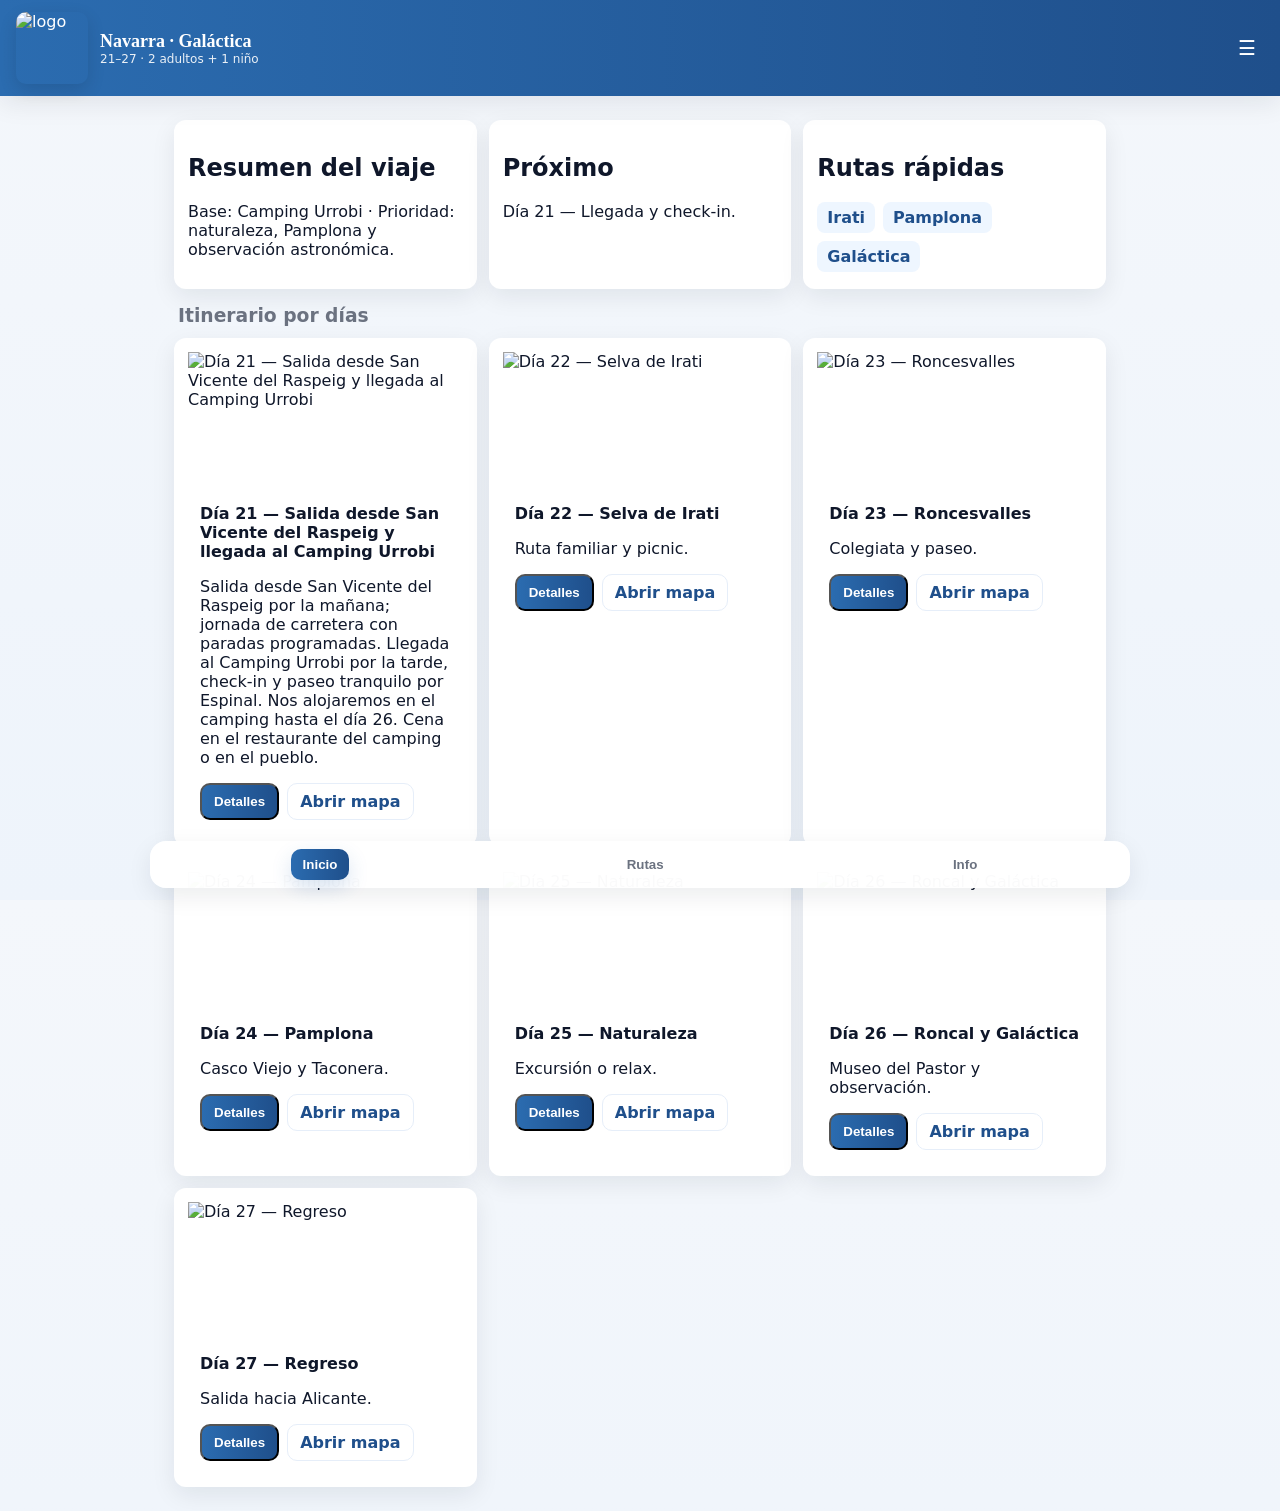
==== commit 8f8cf2a5: "fix(map): correct Day 21 mapQuery and use mapQuery for 'Abrir mapa' links" ====
--- a/index.html
+++ b/index.html
@@ -87,7 +87,7 @@
     const days = {
       21:{
         title:'Día 21 — Salida desde San Vicente del Raspeig y llegada al Camping Urrobi',
-        desc:'Salida desde San Vicente del Raspeig por la mañana; jornada de carretera con paradas programadas. Llegada al Camping Urrobi por la tarde, check-in y paseo tranquilo por Espinal. Cena en el restaurante del camping o en el pueblo.',
+        desc:'Salida desde San Vicente del Raspeig por la mañana; jornada de carretera con paradas programadas. Llegada al Camping Urrobi por la tarde, check-in y paseo tranquilo por Espinal. Nos alojaremos en el camping hasta el día 26. Cena en el restaurante del camping o en el pueblo.',
         img:'images/camping_urobi.jpg',
         drivingInfo:[
           'Coche: Renault Grand Scenic Diesel (Etiqueta ambiental B).',
@@ -101,7 +101,7 @@
           'Tarde: llegada al Camping Urrobi, check-in e instalación. Paseo tranquilo por los Prados de Espinal.',
           'Cena: en el restaurante del camping o picoteo en Espinal.'
         ],
-        mapQuery: 'Camping Urrobi Espinal Navarra'
+        mapQuery: 'San Vicente del Raspeig to Camping Urrobi Espinal Navarra'
       },
       22:{title:'Día 22 — Selva de Irati',desc:'Ruta familiar y picnic.',img:'images/irati.jpg'},
       23:{title:'Día 23 — Roncesvalles',desc:'Colegiata y paseo.',img:'images/roncesvalles.jpg'},
@@ -124,7 +124,7 @@
             <p>${d.desc}</p>
                 <div class="day-actions">
                   <button class="btn details-btn" data-day="${k}">Detalles</button>
-                  <a class="btn ghost" href="https://www.google.com/maps/dir/?api=1&origin=Camping+Urobi+Navarra&destination=${encodeURIComponent(d.title)}" target="_blank">Abrir mapa</a>
+                  <a class="btn ghost" href="https://www.google.com/maps?q=${encodeURIComponent(d.mapQuery || d.title)}" target="_blank">Abrir mapa</a>
                 </div>
           </div>`;
         grid.appendChild(card);
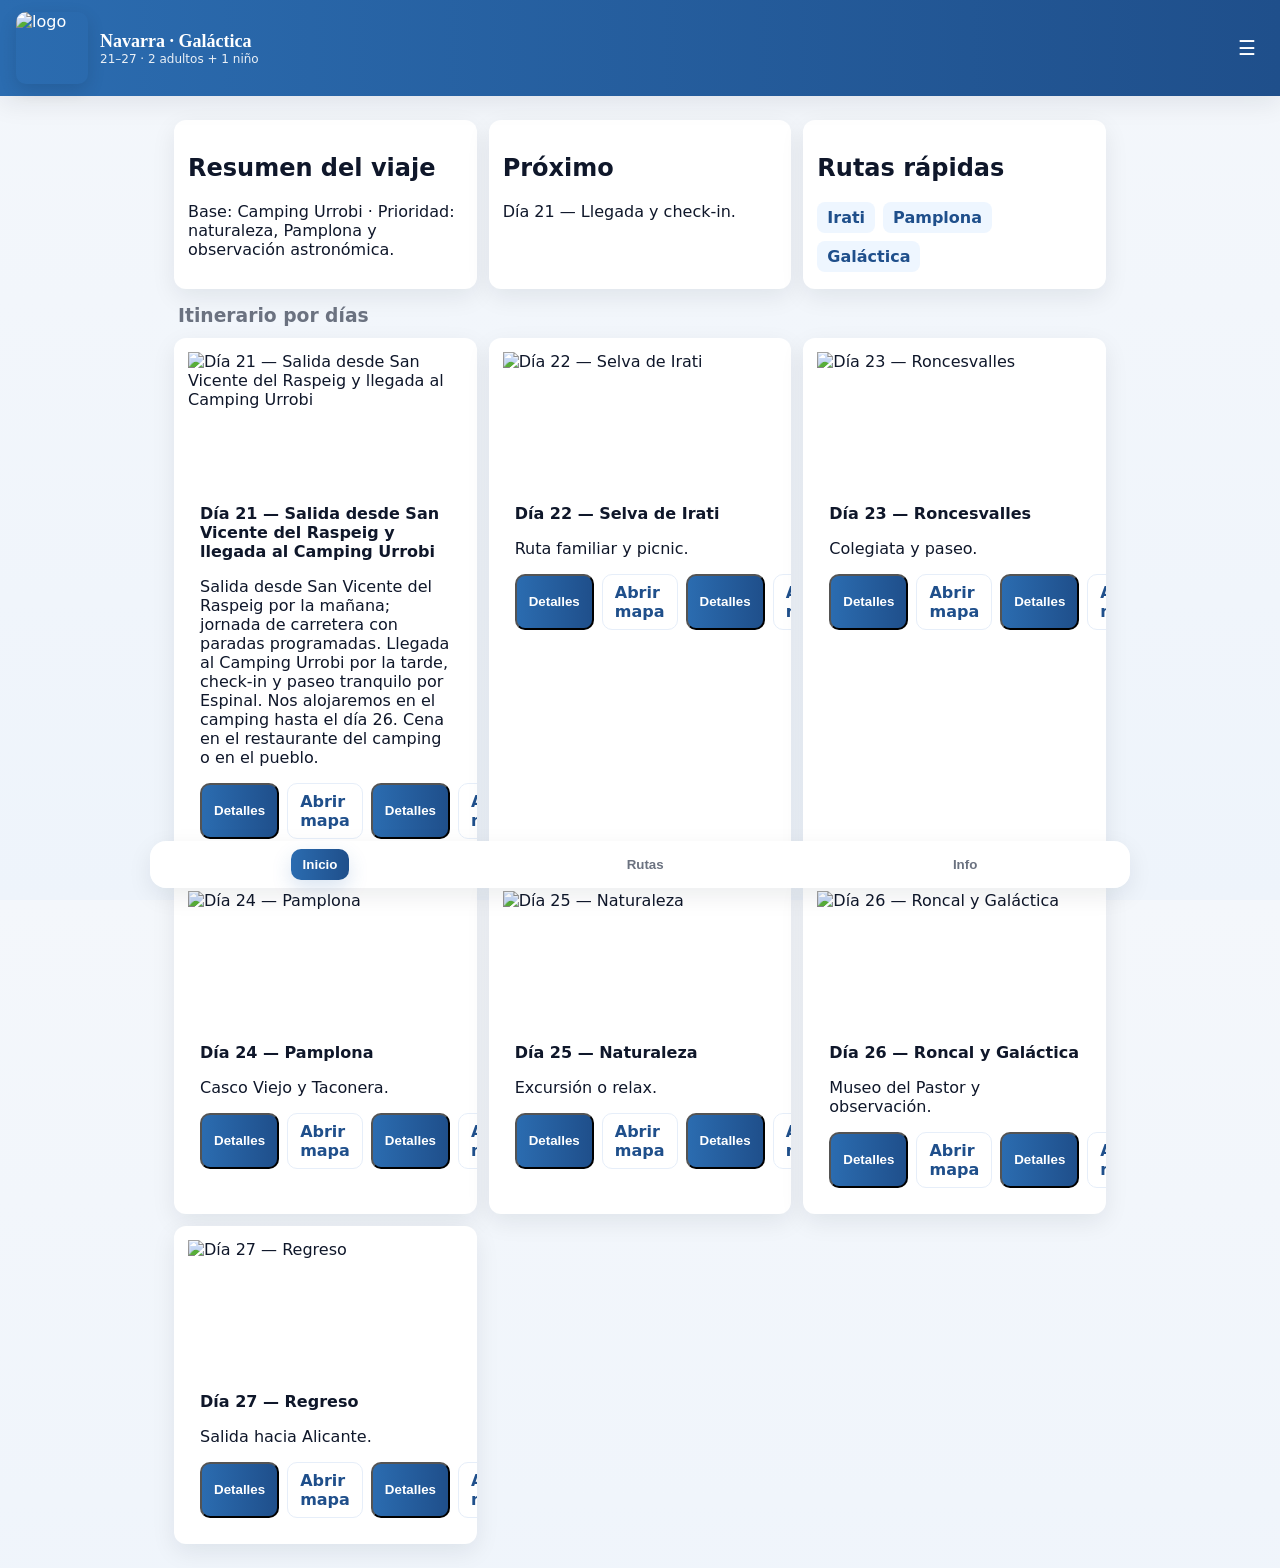
==== commit 8fd1d675: "feat(map): add 'Abrir direcciones' link and per-day directions (Day 21)" ====
--- a/index.html
+++ b/index.html
@@ -101,7 +101,11 @@
           'Tarde: llegada al Camping Urrobi, check-in e instalación. Paseo tranquilo por los Prados de Espinal.',
           'Cena: en el restaurante del camping o picoteo en Espinal.'
         ],
-        mapQuery: 'San Vicente del Raspeig to Camping Urrobi Espinal Navarra'
+        mapQuery: 'San Vicente del Raspeig to Camping Urrobi Espinal Navarra',
+        directions: {
+          origin: 'San Vicente del Raspeig',
+          destination: 'Camping Urrobi, Ctra. Pamplona - Valcarlos, Km. 42, 31694 Espinal, Navarra'
+        }
       },
       22:{title:'Día 22 — Selva de Irati',desc:'Ruta familiar y picnic.',img:'images/irati.jpg'},
       23:{title:'Día 23 — Roncesvalles',desc:'Colegiata y paseo.',img:'images/roncesvalles.jpg'},
@@ -127,7 +131,35 @@
                   <a class="btn ghost" href="https://www.google.com/maps?q=${encodeURIComponent(d.mapQuery || d.title)}" target="_blank">Abrir mapa</a>
                 </div>
           </div>`;
-        grid.appendChild(card);
+          // append actions programmatically to build correct map/directions links
+          const actions = document.createElement('div');
+          actions.className = 'day-actions';
+          // Details button
+          const detailsBtn = document.createElement('button');
+          detailsBtn.className = 'btn details-btn';
+          detailsBtn.dataset.day = k;
+          detailsBtn.textContent = 'Detalles';
+          // Map link (generic query)
+          const mapLink = document.createElement('a');
+          mapLink.className = 'btn ghost';
+          mapLink.target = '_blank';
+          mapLink.href = 'https://www.google.com/maps?q=' + encodeURIComponent(d.mapQuery || d.title);
+          mapLink.textContent = 'Abrir mapa';
+          // Directions link (maps/dir) - prefer explicit origin/destination if provided
+          const dirLink = document.createElement('a');
+          dirLink.className = 'btn ghost';
+          dirLink.target = '_blank';
+          const origin = (d.directions && d.directions.origin) ? d.directions.origin : 'Camping Urobi Navarra';
+          const destination = (d.directions && d.directions.destination) ? d.directions.destination : d.title;
+          dirLink.href = 'https://www.google.com/maps/dir/?api=1&origin=' + encodeURIComponent(origin) + '&destination=' + encodeURIComponent(destination);
+          dirLink.textContent = 'Abrir direcciones';
+
+          const actionContainer = card.querySelector('.day-actions');
+          actionContainer.appendChild(detailsBtn);
+          actionContainer.appendChild(mapLink);
+          actionContainer.appendChild(dirLink);
+
+          grid.appendChild(card);
       });
     }
 
@@ -249,6 +281,9 @@
             </div>
             <aside class="modal-content-right">
               <iframe id="modal-map" src="" frameborder="0" allowfullscreen></iframe>
+              <div style="margin-top:8px">
+                <a id="modal-directions" class="btn ghost" target="_blank" href="#">Abrir direcciones</a>
+              </div>
             </aside>
           </div>
         </div>
@@ -303,6 +338,11 @@
             const map = document.getElementById('modal-map');
             const q = encodeURIComponent(d.mapQuery || (d.title + ' Navarra Spain'));
             map.src = 'https://www.google.com/maps?q=' + q + '&output=embed';
+            // set modal directions link
+            const modalDir = document.getElementById('modal-directions');
+            const origin = (d.directions && d.directions.origin) ? d.directions.origin : 'Camping Urobi Navarra';
+            const destination = (d.directions && d.directions.destination) ? d.directions.destination : d.title;
+            modalDir.href = 'https://www.google.com/maps/dir/?api=1&origin=' + encodeURIComponent(origin) + '&destination=' + encodeURIComponent(destination);
             // show modal
             const modal = document.getElementById('day-modal');
             modal.setAttribute('aria-hidden','false');
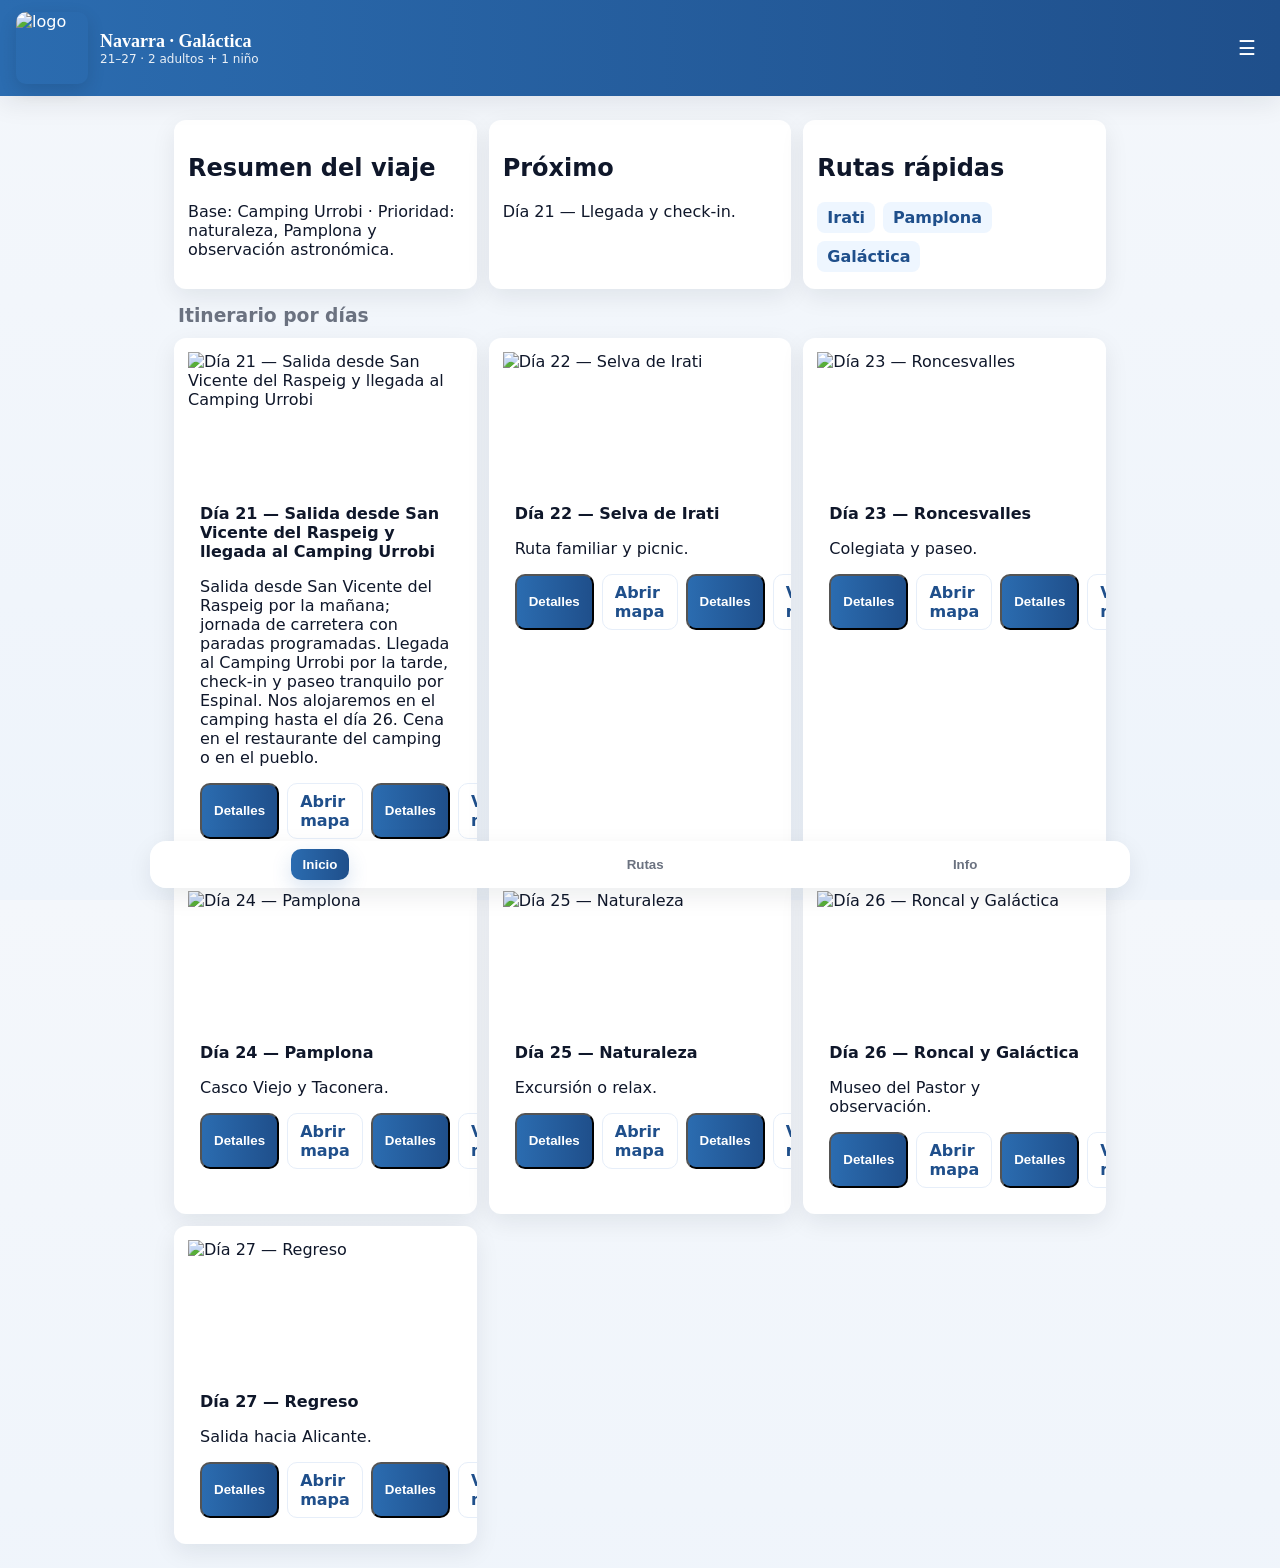
==== commit 3eeeeedd: "fix(map): prefer driving routes, improve Day 21 origin/destination and button labels ('Ver mapa'/'Ve" ====
--- a/index.html
+++ b/index.html
@@ -103,8 +103,8 @@
         ],
         mapQuery: 'San Vicente del Raspeig to Camping Urrobi Espinal Navarra',
         directions: {
-          origin: 'San Vicente del Raspeig',
-          destination: 'Camping Urrobi, Ctra. Pamplona - Valcarlos, Km. 42, 31694 Espinal, Navarra'
+          origin: 'San Vicente del Raspeig, Alicante, Spain',
+          destination: 'Camping Urrobi, Ctra. Pamplona - Valcarlos, Km. 42, 31694 Espinal, Navarra, Spain'
         }
       },
       22:{title:'Día 22 — Selva de Irati',desc:'Ruta familiar y picnic.',img:'images/irati.jpg'},
@@ -144,15 +144,15 @@
           mapLink.className = 'btn ghost';
           mapLink.target = '_blank';
           mapLink.href = 'https://www.google.com/maps?q=' + encodeURIComponent(d.mapQuery || d.title);
-          mapLink.textContent = 'Abrir mapa';
+          mapLink.textContent = 'Ver mapa';
           // Directions link (maps/dir) - prefer explicit origin/destination if provided
           const dirLink = document.createElement('a');
           dirLink.className = 'btn ghost';
           dirLink.target = '_blank';
           const origin = (d.directions && d.directions.origin) ? d.directions.origin : 'Camping Urobi Navarra';
           const destination = (d.directions && d.directions.destination) ? d.directions.destination : d.title;
-          dirLink.href = 'https://www.google.com/maps/dir/?api=1&origin=' + encodeURIComponent(origin) + '&destination=' + encodeURIComponent(destination);
-          dirLink.textContent = 'Abrir direcciones';
+          dirLink.href = 'https://www.google.com/maps/dir/?api=1&origin=' + encodeURIComponent(origin) + '&destination=' + encodeURIComponent(destination) + '&travelmode=driving';
+          dirLink.textContent = 'Ver ruta';
 
           const actionContainer = card.querySelector('.day-actions');
           actionContainer.appendChild(detailsBtn);
@@ -282,7 +282,7 @@
             <aside class="modal-content-right">
               <iframe id="modal-map" src="" frameborder="0" allowfullscreen></iframe>
               <div style="margin-top:8px">
-                <a id="modal-directions" class="btn ghost" target="_blank" href="#">Abrir direcciones</a>
+                <a id="modal-directions" class="btn ghost" target="_blank" href="#">Ver ruta</a>
               </div>
             </aside>
           </div>
@@ -342,7 +342,7 @@
             const modalDir = document.getElementById('modal-directions');
             const origin = (d.directions && d.directions.origin) ? d.directions.origin : 'Camping Urobi Navarra';
             const destination = (d.directions && d.directions.destination) ? d.directions.destination : d.title;
-            modalDir.href = 'https://www.google.com/maps/dir/?api=1&origin=' + encodeURIComponent(origin) + '&destination=' + encodeURIComponent(destination);
+            modalDir.href = 'https://www.google.com/maps/dir/?api=1&origin=' + encodeURIComponent(origin) + '&destination=' + encodeURIComponent(destination) + '&travelmode=driving';
             // show modal
             const modal = document.getElementById('day-modal');
             modal.setAttribute('aria-hidden','false');
